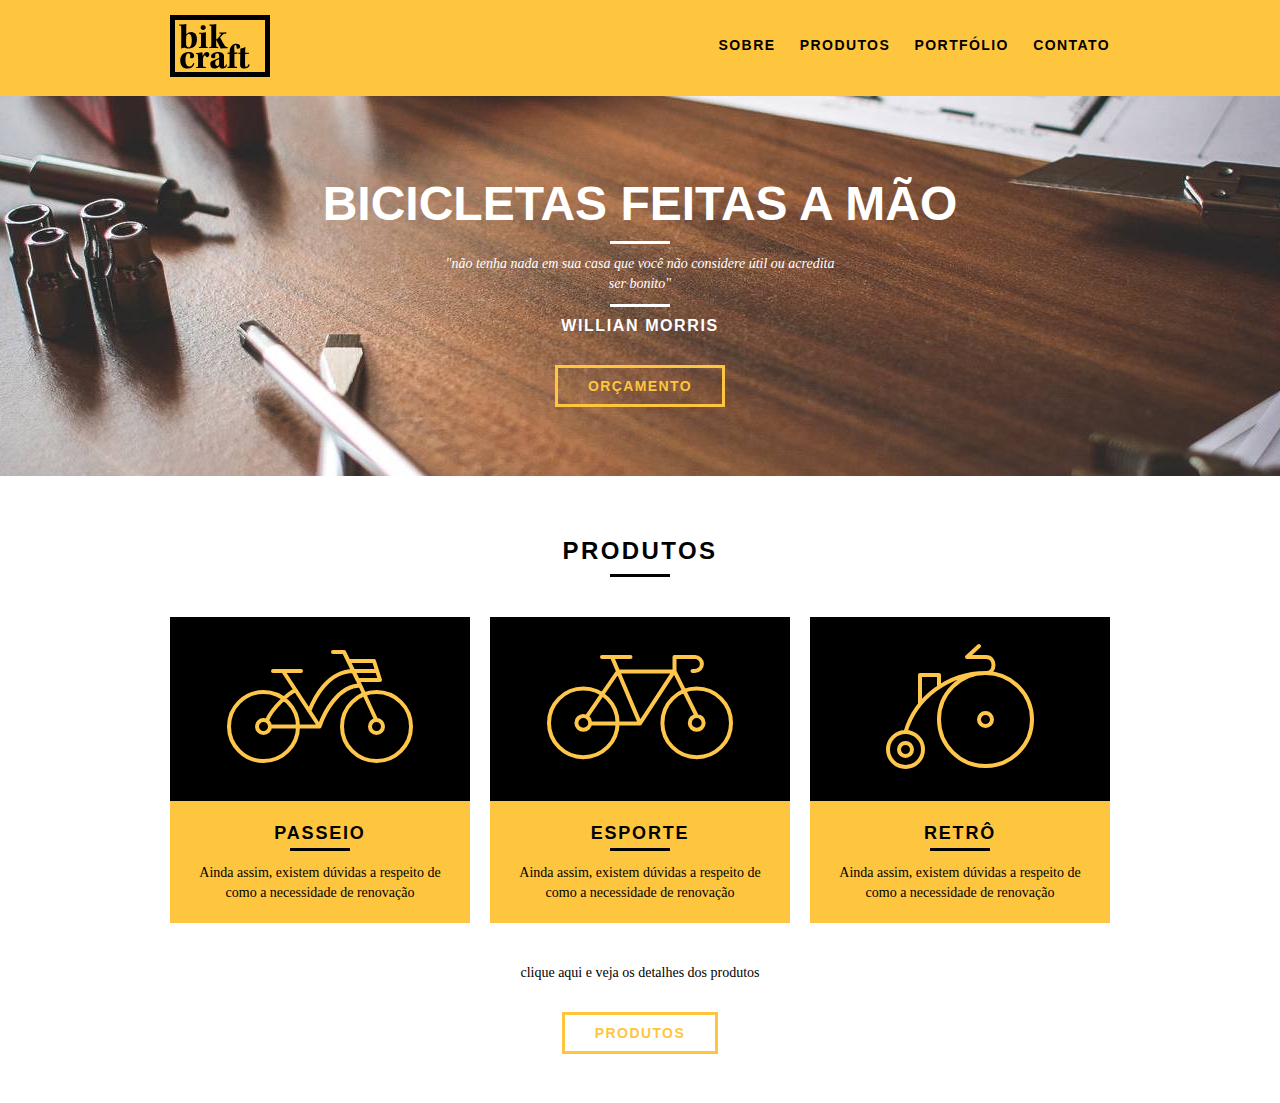
==== index.html @ f6bd9cf3 "Feito a codificação até a seção de produtos da pagina Home" ====
<!DOCTYPE html>
<html lang="en">
<head>
  <meta charset="UTF-8">
  <meta name="viewport" content="width=device-width, initial-scale=1.0">
  <title>Bikcraft</title>
  <link rel='stylesheet' href="css/normalize.css">
  <link rel='stylesheet' href="css/reset.css">
  <link rel='stylesheet' href="css/grid.css">
  <link rel='stylesheet' href="css/style.css">
</head>
<body>

  <header class="header">
    <div class="container">
      <a href='index.html' class="grid-4">
        <img src="assets/img/bikcraft.svg" alt='Bikcraft'>
      </a>

      <nav class="header_menu grid-12">
        <ul>
          <li><a href="sobre.html">SOBRE</a></li>
          <li><a href="produtos.html">PRODUTOS</a></li>
          <li><a href="portfolio.html">PORTFÓLIO</a></li>
          <li><a href="contato.html">CONTATO</a></li>
        </ul>
      </nav>
    </div>
  </header>
  <!-- Fim menu -->

  <section class="introducao">
    <div class="container">
      <h1>Bicicletas Feitas a mão</h1>
      <blockquote class="quote-externo">
        <p>"não tenha nada em sua casa que você
          não considere útil ou acredita ser bonito"
        </p>
        <cite>WILLIAN MORRIS</cite>
      </blockquote>
      <a href="produtos.html" class="btn">Orçamento</a>
    </div>
  </section>
  <!-- Fim Introducao -->

  <section class="produtos container">
    <h2 class="subtitulo">Produtos</h2>
    <ul class="produtos_lista">
      <li class="grid-1-3">
        <div class="produtos_icone">
          <img src='assets/img/produtos/passeio.svg' alt='Bikcraft Passeio'>
        </div>
        <h3>Passeio</h3>
        <p>Ainda assim, existem dúvidas a respeito de como a necessidade de renovação</p>
      </li>
      
      <li class="grid-1-3">
        <div class="produtos_icone">
          <img src='assets/img/produtos/esporte.svg' alt='Bikcraft Passeio'>
        </div>
        <h3>Esporte</h3>
        <p>Ainda assim, existem dúvidas a respeito de como a necessidade de renovação</p>
      </li>
      
      <li class="grid-1-3">
        <div class="produtos_icone">
          <img src='assets/img/produtos/retro.svg' alt='Bikcraft Passeio'>
        </div>
        <h3>Retrô</h3>
        <p>Ainda assim, existem dúvidas a respeito de como a necessidade de renovação</p>
      </li>
    </ul>

    <div class='call'>
      <p>clique aqui e veja os detalhes dos produtos</p>
      <a href="produtos.html" class="btn btn-preto">Produtos</a>
    </div>

  </section>

</body>
</html>
---- css/grid.css ----
*, *:before, *:after {
  -webkit-box-sizing: border-box; 
  -moz-box-sizing: border-box; 
  box-sizing: border-box;
}

.container {
	width: 960px;
	margin: 0 auto;
	padding: 0px;
	position: relative;
}

.container:after, .container:before {
	content: " ";
	display: table;
}

.container:after {
	clear: both;
}

.grid-1, .grid-2, .grid-3, .grid-4, .grid-5, .grid-6, .grid-7, .grid-8, .grid-9, .grid-10, .grid-11, .grid-12, .grid-13, .grid-14, .grid-15, .grid-16, .grid-1-3 {
	float: left;
	margin-left: 10px;
	margin-right: 10px;
}

.grid-1 	{width: 40px;}
.grid-2 	{width: 100px;}
.grid-3 	{width: 160px;}
.grid-4 	{width: 220px;}
.grid-5 	{width: 280px;}
.grid-6 	{width: 340px;}
.grid-7 	{width: 400px;}
.grid-8 	{width: 460px;}
.grid-9 	{width: 520px;}
.grid-10 	{width: 580px;}
.grid-11 	{width: 640px;}
.grid-12 	{width: 700px;}
.grid-13 	{width: 760px;}
.grid-14 	{width: 820px;}
.grid-15 	{width: 880px;}
.grid-16 	{width: 940px;}
.grid-1-3	{width: 300px;}
---- css/style.css ----
/*Estilos Gerais*/

body {
  font-family: Arial, Helvetica, sans-serif;
}

p {
  font-family: Georgia, 'Times New Roman', Times, serif;
  font-size: 14px;
  line-height: 20px;
}

.btn {
  border: 3px solid #fec63e;
  padding: 10px 30px;
  color: #fec63e;
  font-size: 14px;
  line-height: 20px;
  text-transform: uppercase;
  letter-spacing: .1em;
  font-weight: bold;
}

.btn:hover {
  color: #FFF;
  border-color: #FFF;
}

.btn.btn-preto:hover {
  color: #000;
  border-color: #000;
}

.subtitulo {
  font-size: 24px;
  line-height: 30px;
  font-weight: bold;
  letter-spacing: .1em;
  color: #000;
  text-transform: uppercase;
  text-align: center;
  margin-bottom: 40px;
}

.subtitulo:after {
  content: '';
  display: block;
  width: 60px;
  height: 3px;
  background: #000;
  margin: 8px auto;
}

/*Header*/

.header{ 
  position: fixed;
  top: 0;
  width: 100%;
  background: #fec63e;
  padding: 15px 0;
  z-index: 1;
}

.header_menu {
  text-align: right;
}

.header_menu ul li {
  display: inline-block;
  margin-left: 20px;
  margin-top: 20px;
}

.header_menu ul li a {
  color: #000;
  font-weight: bold;
  text-transform: uppercase;
  letter-spacing: .1em;
  font-size: 14px;
  line-height: 20px;
  padding: 10px 0;
}

.header_menu ul li a:hover {
  color: #FFF;
}

/* Introdução */

.introducao {
  width: 100%;
  height: 380px;
  background: url('../assets/img/bg.jpg') no-repeat center;
  background-size: cover;
  /*para poder ficar fora do header fixo, coloca o margin com o mesmo tamanho do header*/
  margin-top: 96px;
  text-align: center;
  padding-top: 80px;
}

.introducao h1 {
  font-size: 48px;
  color: #FFF;
  font-weight: bold;
  text-transform: uppercase;
}

.quote-externo {
  max-width: 400px;
  margin: 0 auto;
  margin-bottom: 40px;
  color: white;
}

.quote-externo p {
  font-style: italic;
}

.quote-externo p:before,
.quote-externo p:after{
  content: '';
  display: block;
  width: 60px;
  height: 3px;
  background: #FFF;
  margin: 10px auto 10px auto;
}

.quote-externo cite {
  font-style: normal;
  font-weight: bold;
  font-size: 14;
  letter-spacing: .1em;
}

/* Produtos */

.produtos {
  padding: 60px 0;
}

.produtos_lista li {
  background: #fec63e;
  text-align: center;
}

.produtos_lista li h3 {
  font-weight: bold;
  font-size: 18px;
  line-height: 25px;
  text-transform: uppercase;
  letter-spacing: .1em;
  margin-top: 20px;
}

.produtos_lista li h3:after {
  content: '';
  display: block;
  width: 60px;
  height: 3px;
  background: #000;
  margin: 2px auto;
}

.produtos_lista li p {
  padding: 10px 20px 20px 20px;
}

.produtos_icone {
  background: #000;
  padding: 20px;
}

.call {
  padding-top: 40px;
  text-align: center;
  clear: both;
}

.call p{
  margin-bottom: 40px;
}
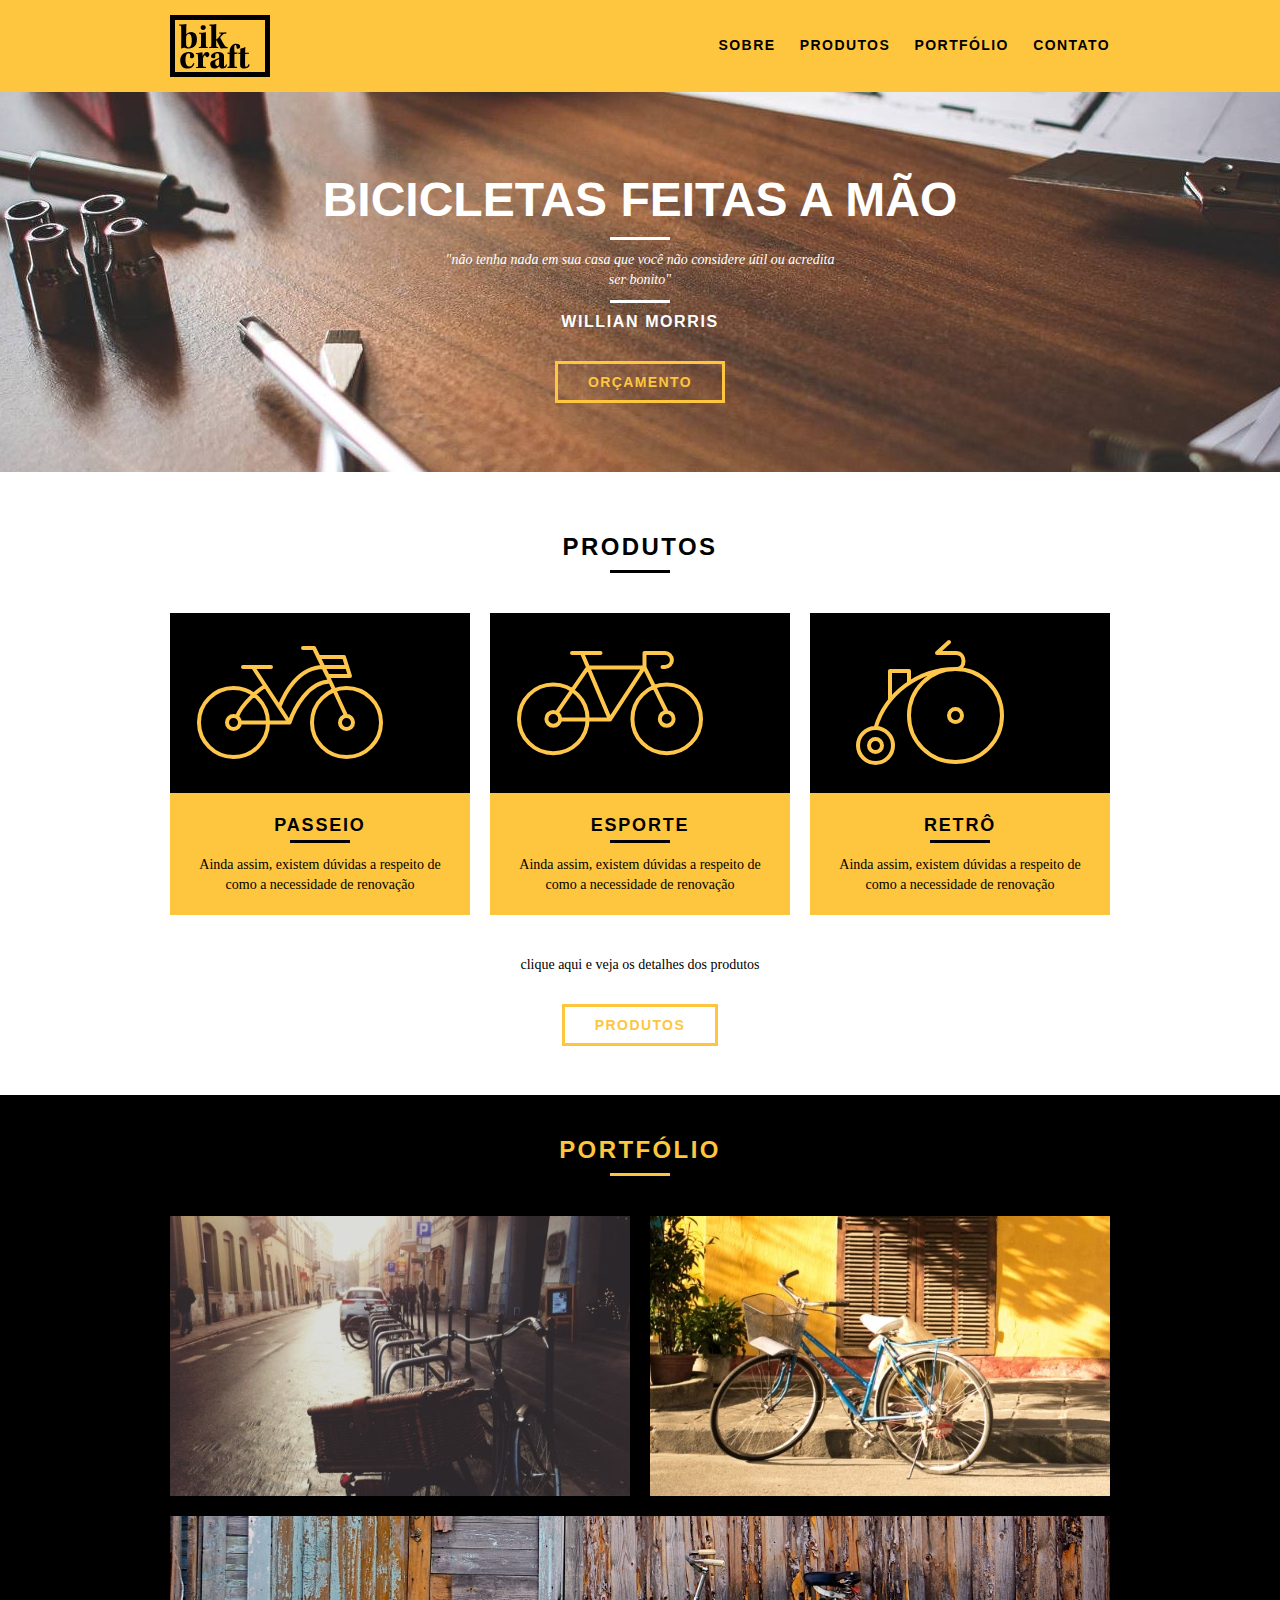
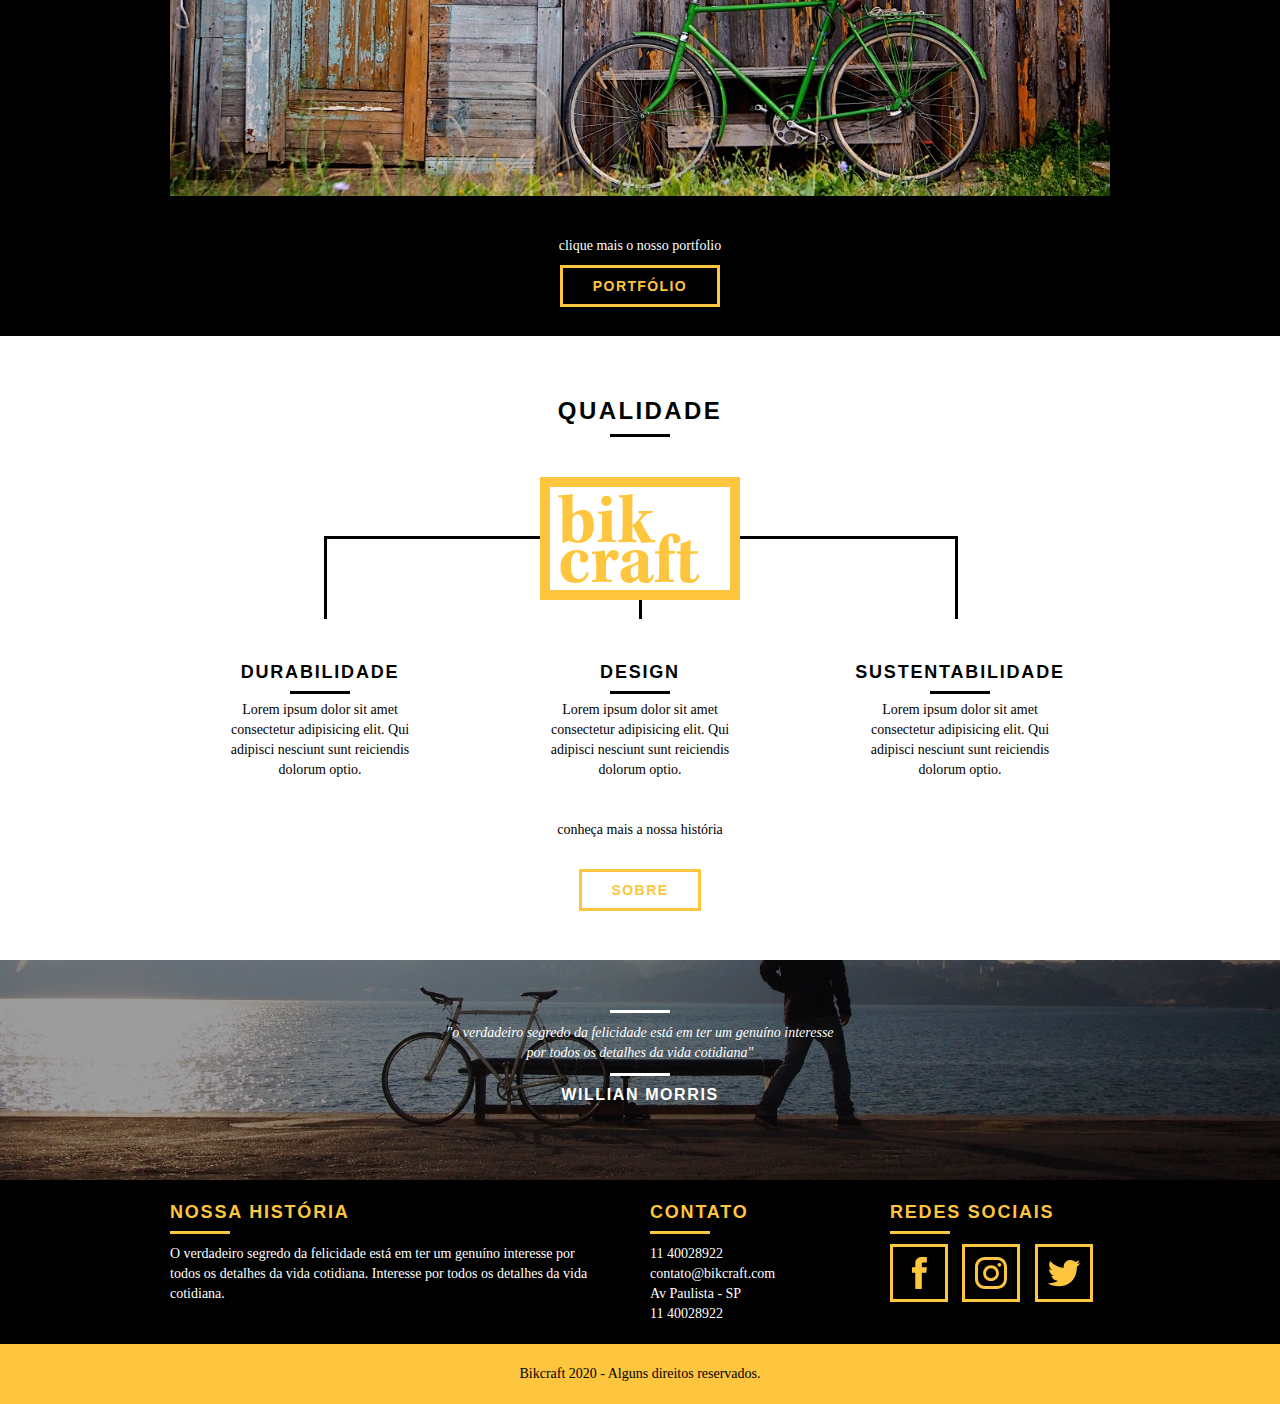
==== commit a4540d57: "Front-End da pagina sobre finalizado" ====
--- a/index.html
+++ b/index.html
@@ -77,6 +77,93 @@
     </div>
 
   </section>
+  <!--Fim Section Produtos-->
+
+  <section class='portfolio'>
+    <div class="container">
+      <h2 class="subtitulo">Portfólio</h2>
+      <ul class="portfolio_lista">
+        <li class="grid-8"><img src="assets/img/portfolio/retro.jpg" alt='Bicicleta Retro'></li>
+        <li class='grid-8'><img src="assets/img/portfolio/passeio.jpg" alt='Bicicleta Passeio'></li>
+        <li class="grid-16"><img src="assets/img/portfolio/esporte.jpg" alt='Bicicleta Esporte'></li>
+      </ul>
+    </div>
+    <div class='call'>
+      <p>clique mais o nosso portfolio</p>
+      <a href="portfolio.html" class="btn">Portfólio</a>
+    </div>
+  </section>
+  <!--Fim Portfolio-->
+
+  <section class="qualidade container">
+    <h2 class="subtitulo">Qualidade</h2>
+    <img src="assets/img/bikcraft-qualidade.svg">
+    <ul class="qualidade_lista">
+      <li class="grid-1-3">
+        <h3>Durabilidade</h3>
+        <p>Lorem ipsum dolor sit amet consectetur adipisicing elit. Qui adipisci nesciunt sunt reiciendis dolorum optio.</p>
+      </li>
+      <li class="grid-1-3">
+        <h3>Design</h3>
+        <p>Lorem ipsum dolor sit amet consectetur adipisicing elit. Qui adipisci nesciunt sunt reiciendis dolorum optio.</p>
+      </li>
+      <li class="grid-1-3">
+        <h3>Sustentabilidade</h3>
+        <p>Lorem ipsum dolor sit amet consectetur adipisicing elit. Qui adipisci nesciunt sunt reiciendis dolorum optio.</p>
+      </li>
+    </ul>
+    <div class='call'>
+      <p>conheça mais a nossa história</p>
+      <a href="sobre.html" class="btn btn-preto">Sobre</a>
+    </div>
+  </section>
+  <!--Fim qualidade-->
+
+  <section class="quebra">
+    <blockquote class="quote-externo container">
+      <p>"o verdadeiro segredo da felicidade está em ter um genuíno
+        interesse por todos os detalhes da vida cotidiana"
+      </p>
+      <cite>WILLIAN MORRIS</cite>
+    </blockquote>
+  </section>
+
+  <footer>
+    <div class="footer">
+
+      <div class="container">
+        <div class="grid-8 footer_historia">
+          <h3>Nossa história</h3>
+          <p>O verdadeiro segredo da felicidade está em ter um genuíno
+            interesse por todos os detalhes da vida cotidiana. Interesse por todos os detalhes da vida cotidiana.</p>
+        </div>
+
+        <div class="grid-4 footer_contato">
+          <h3>Contato</h3>
+          <ul>
+            <li>11 40028922</li>
+            <li>contato@bikcraft.com</li>
+            <li>Av Paulista - SP</li>
+            <li>11 40028922</li>
+          </ul>
+        </div>
+        <div class="grid-4 footer_redes">
+          <h3>Redes Sociais</h3>
+          <ul>
+            <li><a href="https://facebook.com" target="_blank"><img src="assets/img/redes-sociais/facebook.svg"></a></li>
+            <li><a href="https://instagram.com" target="_blank"><img src="assets/img/redes-sociais/instagram.svg"></a></li>
+            <li><a href="https://twitter.com" target="_blank"><img src="assets/img/redes-sociais/twitter.svg"></a></li>
+          </ul>
+        </div>
+      </div>
+
+    </div>
+    <div class="copy">
+      <div class="container">
+        <p class="grid-16">Bikcraft 2020 - Alguns direitos reservados.</p>
+      </div>
+    </div>
+  </footer>
 
 </body>
 </html>--- a/css/style.css
+++ b/css/style.css
@@ -8,6 +8,10 @@
   font-family: Georgia, 'Times New Roman', Times, serif;
   font-size: 14px;
   line-height: 20px;
+}
+
+img {
+  display: block;
 }
 
 .btn {
@@ -94,7 +98,7 @@
   background: url('../assets/img/bg.jpg') no-repeat center;
   background-size: cover;
   /*para poder ficar fora do header fixo, coloca o margin com o mesmo tamanho do header*/
-  margin-top: 96px;
+  margin-top: 92px;
   text-align: center;
   padding-top: 80px;
 }
@@ -180,4 +184,152 @@
 
 .call p{
   margin-bottom: 40px;
+}
+
+/* Portfolio */
+
+.portfolio{
+  width: 100%;
+  background: black;
+  padding: 40px 0;
+}
+
+.portfolio .subtitulo {
+  color: #fec63e;
+}
+
+.portfolio .subtitulo:after {
+  background: #fec63e;
+}
+
+.portfolio_lista li:last-child {
+  margin-top: 20px;
+}
+
+.portfolio .call p {
+  color: #FFF;
+  margin-bottom: 20px;
+}
+
+/* Qualidade */
+
+.qualidade {
+  padding: 60px 0;
+}
+
+.qualidade:after {
+  content: '';
+  width: 634px;
+  height: 86px;
+  display: block;
+  background: url('../assets/img/linhas.svg') no-repeat;
+  position: absolute;
+  top: 200px;
+  right: 162px;
+  z-index: -1;
+}
+
+.qualidade img {
+  margin: 0 auto;
+}
+
+.qualidade_lista {
+  padding-top: 40px;
+}
+
+.qualidade_lista li {
+  text-align: center;
+  padding: 0 40px;
+}
+
+.qualidade_lista li h3 {
+  font-weight: bold;
+  font-size: 18px;
+  line-height: 25px;
+  text-transform: uppercase;
+  letter-spacing: .1em;
+  margin-top: 20px;
+}
+
+.qualidade_lista li h3:after {
+  content: '';
+  display: block;
+  width: 60px;
+  height: 3px;
+  background: #000;
+  margin: 6px auto;
+}
+
+/* Quebra */
+
+.quebra {
+  width: 100%;
+  height: 220px;
+  background: url('../assets/img/bg-footer.jpg') no-repeat center;
+  background-size: cover;
+  text-align: center;
+  padding-top: 40px;
+}
+
+.quebra .quote-externo {
+  max-width: 400px;
+}
+
+/* Footer */
+
+.footer {
+  width: 100%;
+  background: #000;
+  color: #FFF;
+  padding: 20px 0;
+}
+
+.footer h3 {
+  font-size: 18px;
+  line-height: 25px;
+  color: #fec63e;
+  text-transform: uppercase;
+  letter-spacing: .1em;
+  font-weight: bold;
+}
+
+.footer h3:after {
+  content: "";
+  display: block;
+  width: 60px;
+  height: 3px;
+  background: #fec63e;
+  margin: 6px 0 10px 0;
+}
+
+.footer_historia {
+  padding-right: 40px;
+}
+
+.footer_contato ul li {
+  font-size: 14px;
+  line-height: 20px;
+  font-family: Georgia, 'Times New Roman', Times, serif;
+}
+
+.footer_redes ul li {
+  display: inline-block;
+  margin-right: 10px;
+}
+
+.footer_redes ul li a {
+  border: 3px solid #fec63e;
+  display: block;
+  padding: 10px;
+}
+
+.footer_redes ul li a:hover {
+  border-color: #fff;
+}
+
+.copy {
+  width: 100%;
+  background: #fec63e;
+  padding: 20px 0;
+  text-align: center;
 }